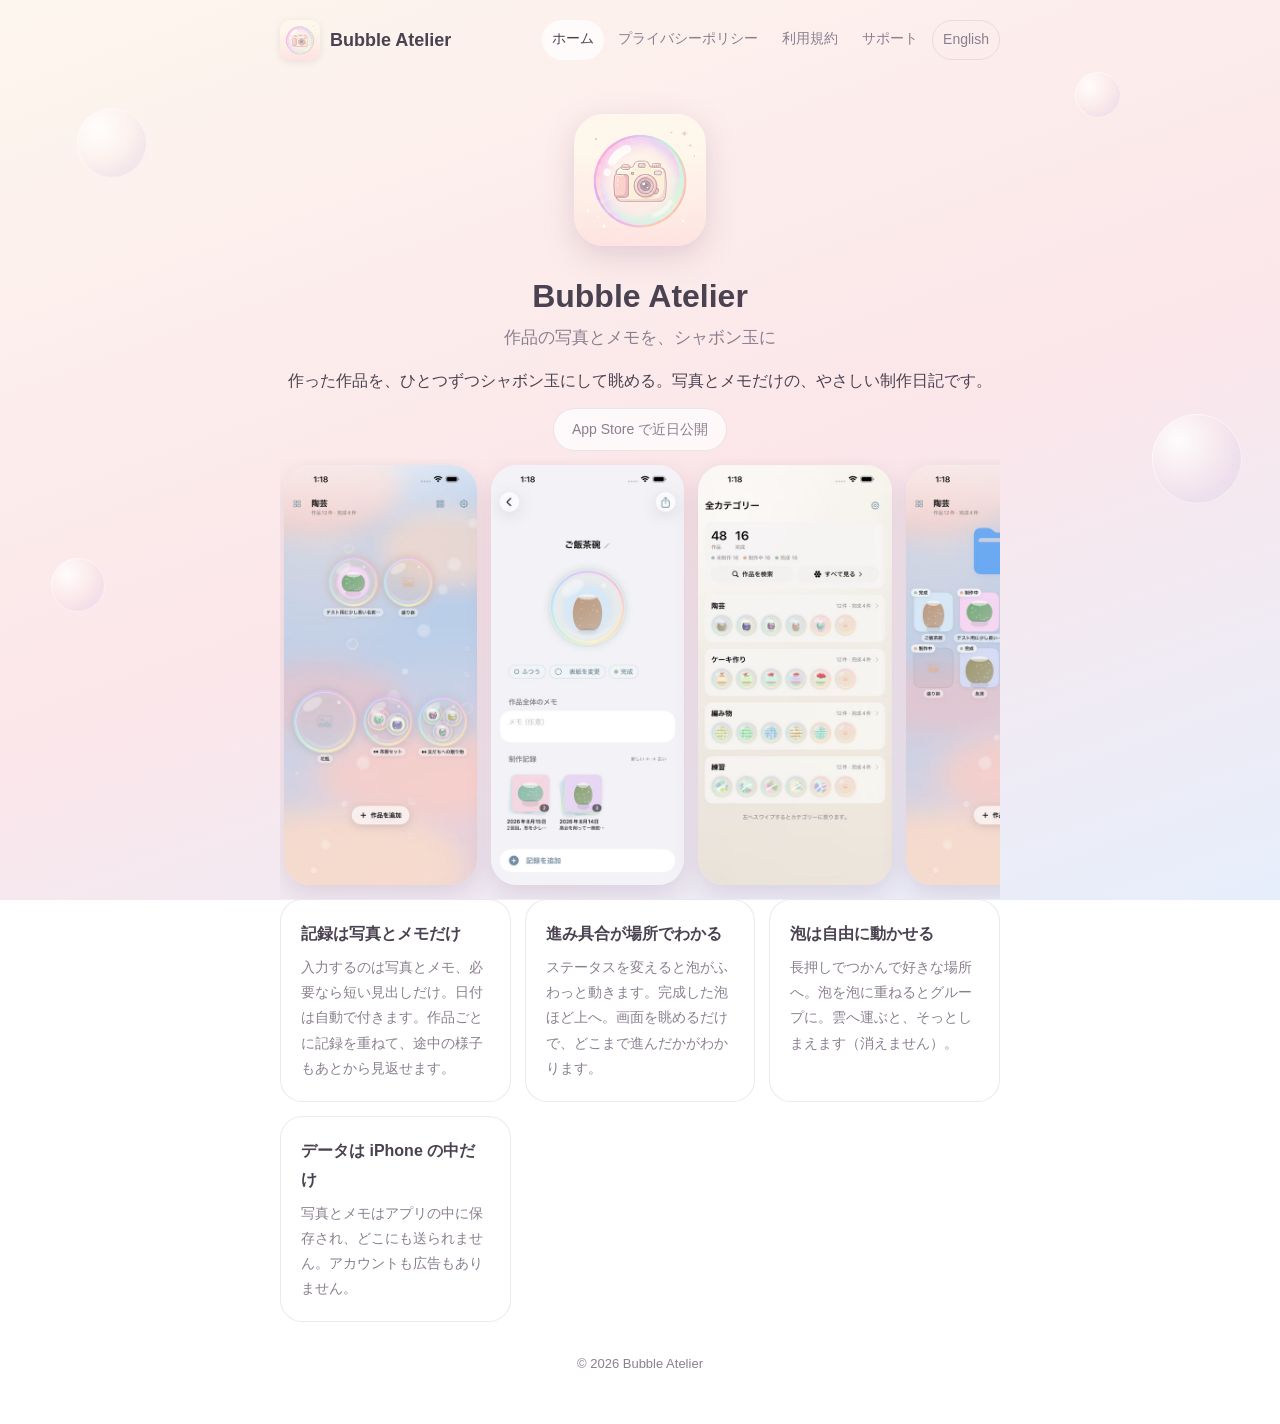
==== index.html @ 8e1a5006 "Bubble Atelier の紹介サイト（ホーム・プライバシーポリシー・利用規約・サポート、日英）" ====
<!doctype html>
<html lang="ja">
<head>
<meta charset="utf-8">
<meta name="viewport" content="width=device-width,initial-scale=1">
<title>Bubble Atelier</title>
<meta name="description" content="作った作品を、ひとつずつシャボン玉にして眺める。写真とメモだけの、やさしい制作日記です。">
<link rel="icon" href="assets/icon-64.png">
<link rel="apple-touch-icon" href="assets/icon-180.png">
<link rel="stylesheet" href="assets/style.css">
</head>
<body>
<div class="bubbles" aria-hidden="true"><i style="left:6%;top:12%;width:70px;height:70px;animation-delay:0s"></i><i style="left:84%;top:8%;width:46px;height:46px;animation-delay:1.5s"></i><i style="left:90%;top:46%;width:90px;height:90px;animation-delay:3s"></i><i style="left:4%;top:62%;width:54px;height:54px;animation-delay:2s"></i><i style="left:72%;top:80%;width:64px;height:64px;animation-delay:4.5s"></i><i style="left:40%;top:92%;width:40px;height:40px;animation-delay:1s"></i></div>
<div class="wrap">
<header>
<a class="brand" href="./"><img src="assets/icon-128.png" alt="">Bubble Atelier</a>
<nav><a href="./" aria-current="page">ホーム</a><a href="privacy.html">プライバシーポリシー</a><a href="terms.html">利用規約</a><a href="support.html">サポート</a><a class="lang" href="en/" hreflang="en">English</a></nav>
</header>
<main>
<section class="hero"><img src="assets/icon-256.png" alt="Bubble Atelier">
<h1>Bubble Atelier</h1><p class="tag">作品の写真とメモを、シャボン玉に</p><p>作った作品を、ひとつずつシャボン玉にして眺める。写真とメモだけの、やさしい制作日記です。</p><span class="pill">App Store で近日公開</span></section>
<section class="shots" aria-label="screenshots"><img src="assets/shot-1.jpg" alt="ホーム画面" loading="lazy"><img src="assets/shot-2.jpg" alt="作品の詳細" loading="lazy"><img src="assets/shot-3.jpg" alt="全カテゴリー" loading="lazy"><img src="assets/shot-4.jpg" alt="シンプルモード" loading="lazy"></section>
<section class="features"><div class="card"><h3>記録は写真とメモだけ</h3><p>入力するのは写真とメモ、必要なら短い見出しだけ。日付は自動で付きます。作品ごとに記録を重ねて、途中の様子もあとから見返せます。</p></div><div class="card"><h3>進み具合が場所でわかる</h3><p>ステータスを変えると泡がふわっと動きます。完成した泡ほど上へ。画面を眺めるだけで、どこまで進んだかがわかります。</p></div><div class="card"><h3>泡は自由に動かせる</h3><p>長押しでつかんで好きな場所へ。泡を泡に重ねるとグループに。雲へ運ぶと、そっとしまえます（消えません）。</p></div><div class="card"><h3>データは iPhone の中だけ</h3><p>写真とメモはアプリの中に保存され、どこにも送られません。アカウントも広告もありません。</p></div></section>
</main>
<footer>© 2026 Bubble Atelier</footer>
</div>
</body>
</html>
---- assets/style.css ----
:root{--ink:#4a4250;--muted:#8a7f8f;--card:rgba(255,255,255,.72);--line:rgba(120,100,130,.14);--accent:#b98aa6;
--bg1:#fdf6ee;--bg2:#fbe6ea;--bg3:#e6eefb}
@media (prefers-color-scheme:dark){:root{--ink:#efe8f2;--muted:#b7aebd;--card:rgba(40,34,48,.72);--line:rgba(255,255,255,.12);
--accent:#e0b3cd;--bg1:#211c28;--bg2:#2b2232;--bg3:#1d2433}}
*{box-sizing:border-box}html{-webkit-text-size-adjust:100%}
body{margin:0;min-height:100vh;color:var(--ink);font:16px/1.8 -apple-system,BlinkMacSystemFont,"Hiragino Sans","Hiragino Kaku Gothic ProN","Noto Sans JP","Segoe UI",sans-serif;
background:linear-gradient(160deg,var(--bg1),var(--bg2) 55%,var(--bg3));background-attachment:fixed;overflow-x:hidden}
.bubbles{position:fixed;inset:0;pointer-events:none;z-index:0}
.bubbles i{position:absolute;border-radius:50%;background:radial-gradient(circle at 30% 30%,rgba(255,255,255,.85),rgba(255,255,255,.05) 45%,rgba(210,180,230,.18) 70%,rgba(170,220,210,.25));
box-shadow:inset 0 0 0 1px rgba(255,255,255,.5);animation:float 9s ease-in-out infinite}
@keyframes float{50%{transform:translateY(-14px)}}
@media (prefers-reduced-motion:reduce){.bubbles i{animation:none}}
.wrap{position:relative;z-index:1;max-width:760px;margin:0 auto;padding:20px 20px 48px}
header{display:flex;align-items:center;gap:12px;flex-wrap:wrap;margin-bottom:28px}
header a.brand{display:flex;align-items:center;gap:10px;color:inherit;text-decoration:none;font-weight:700;font-size:18px}
header a.brand img{width:40px;height:40px;border-radius:10px;box-shadow:0 2px 8px rgba(0,0,0,.08)}
nav{margin-left:auto;display:flex;gap:4px;flex-wrap:wrap}
nav a{color:var(--muted);text-decoration:none;font-size:14px;padding:6px 10px;border-radius:999px}
nav a[aria-current]{color:var(--ink);background:var(--card)}
nav a.lang{border:1px solid var(--line)}
.card{background:var(--card);backdrop-filter:blur(14px);-webkit-backdrop-filter:blur(14px);border:1px solid var(--line);border-radius:22px;padding:26px 26px 20px;margin-bottom:18px}
h1{font-size:26px;line-height:1.4;margin:0 0 6px}h2{font-size:18px;margin:26px 0 6px}h2:first-of-type{margin-top:10px}
p{margin:0 0 12px}.muted{color:var(--muted);font-size:14px}
.hero{text-align:center;padding:26px 8px 8px}
.hero img{width:132px;height:132px;border-radius:30px;box-shadow:0 10px 30px rgba(150,110,140,.25)}
.hero h1{font-size:32px;margin:18px 0 4px}.hero .tag{font-size:17px;color:var(--muted);margin-bottom:14px}
.pill{display:inline-block;padding:8px 18px;border-radius:999px;background:var(--card);border:1px solid var(--line);font-size:14px;color:var(--muted)}
.shots{display:flex;gap:14px;overflow-x:auto;padding:6px 4px 14px;scroll-snap-type:x mandatory}
.shots img{height:420px;width:auto;border-radius:26px;scroll-snap-align:center;box-shadow:0 8px 24px rgba(120,90,120,.18);flex:0 0 auto}
.features{display:grid;grid-template-columns:repeat(auto-fit,minmax(220px,1fr));gap:14px}
.features .card{margin:0;padding:20px}.features h3{margin:0 0 6px;font-size:16px}.features p{font-size:14px;color:var(--muted);margin:0}
dl{margin:0}dt{font-weight:700;margin-top:16px}dd{margin:4px 0 0;color:var(--muted)}
a{color:var(--accent)}
footer{text-align:center;color:var(--muted);font-size:13px;margin-top:30px}
footer a{color:var(--muted);margin:0 8px}
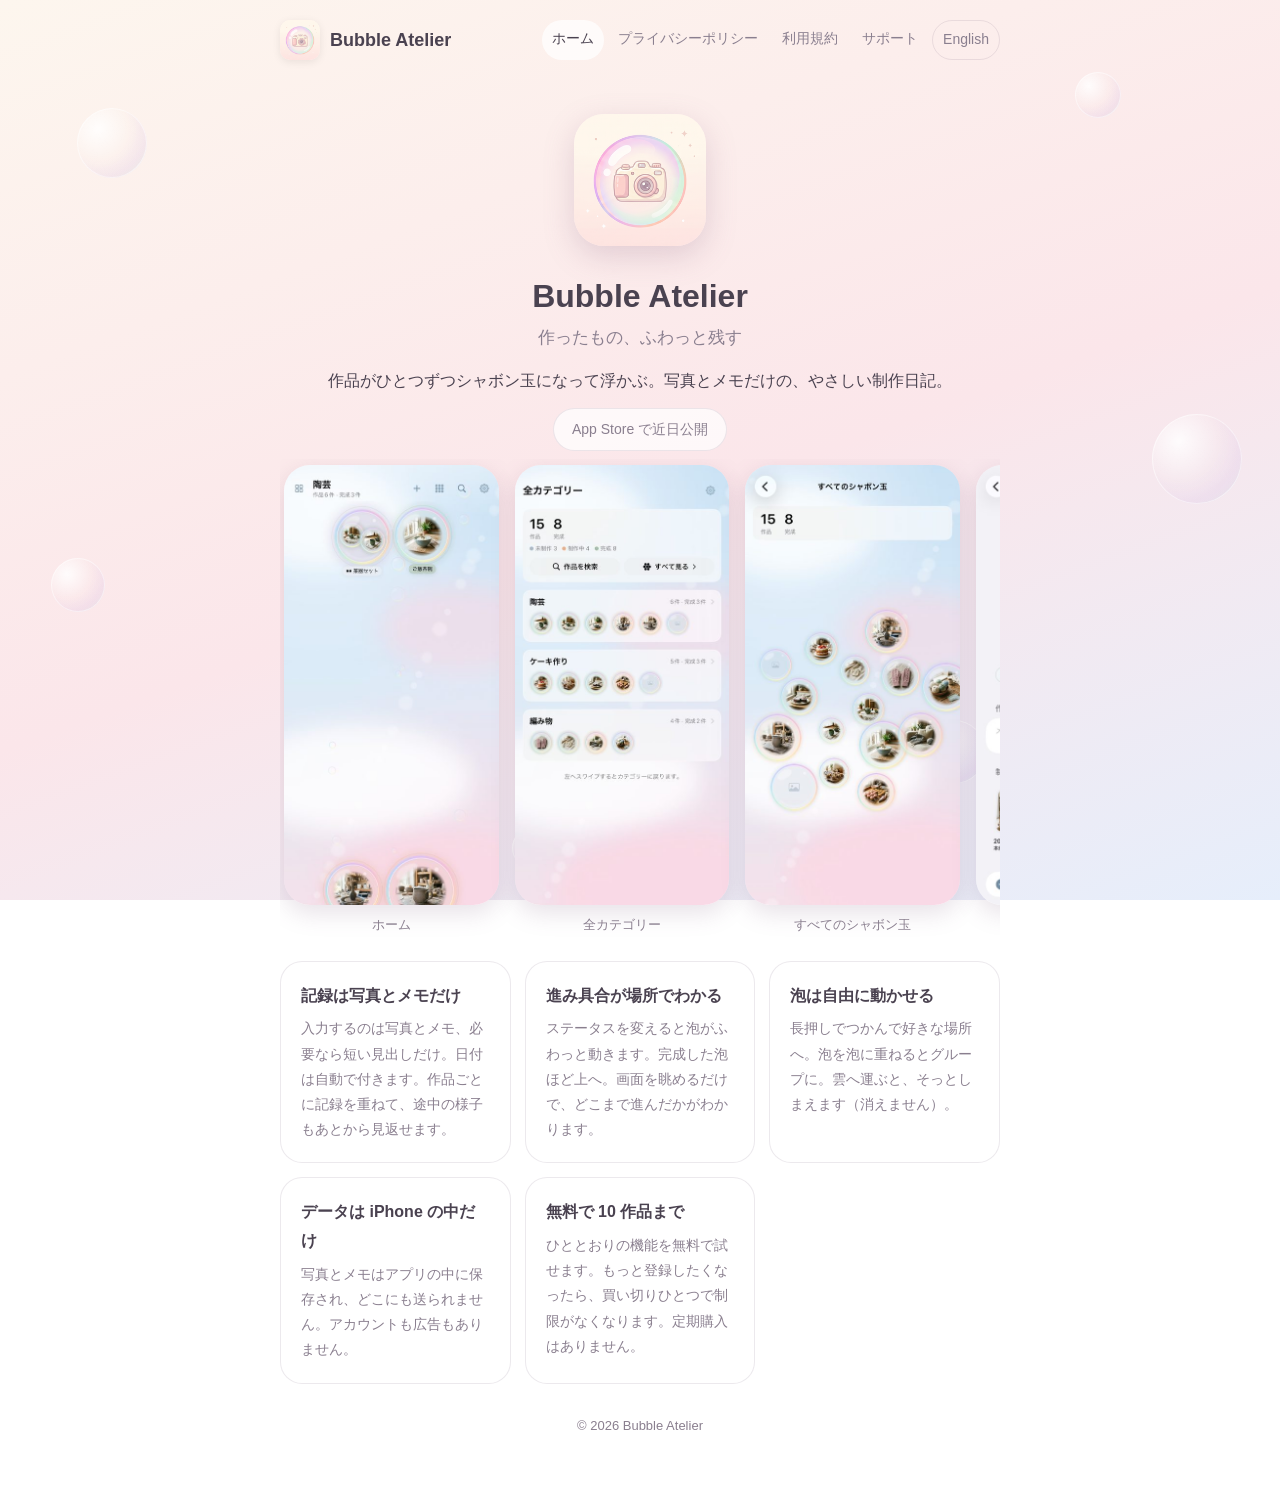
==== commit b5473a70: "紹介サイトを更新：キャッチコピー「作ったもの、ふわっと残す」、新しい画面写真 6 枚（横スクロール）、特長を 5 つに整理" ====
--- a/index.html
+++ b/index.html
@@ -4,7 +4,7 @@
 <meta charset="utf-8">
 <meta name="viewport" content="width=device-width,initial-scale=1">
 <title>Bubble Atelier</title>
-<meta name="description" content="作った作品を、ひとつずつシャボン玉にして眺める。写真とメモだけの、やさしい制作日記です。">
+<meta name="description" content="作品がひとつずつシャボン玉になって浮かぶ。写真とメモだけの、やさしい制作日記。">
 <link rel="icon" href="assets/icon-64.png">
 <link rel="apple-touch-icon" href="assets/icon-180.png">
 <link rel="stylesheet" href="assets/style.css">
@@ -18,9 +18,9 @@
 </header>
 <main>
 <section class="hero"><img src="assets/icon-256.png" alt="Bubble Atelier">
-<h1>Bubble Atelier</h1><p class="tag">作品の写真とメモを、シャボン玉に</p><p>作った作品を、ひとつずつシャボン玉にして眺める。写真とメモだけの、やさしい制作日記です。</p><span class="pill">App Store で近日公開</span></section>
-<section class="shots" aria-label="screenshots"><img src="assets/shot-1.jpg" alt="ホーム画面" loading="lazy"><img src="assets/shot-2.jpg" alt="作品の詳細" loading="lazy"><img src="assets/shot-3.jpg" alt="全カテゴリー" loading="lazy"><img src="assets/shot-4.jpg" alt="シンプルモード" loading="lazy"></section>
-<section class="features"><div class="card"><h3>記録は写真とメモだけ</h3><p>入力するのは写真とメモ、必要なら短い見出しだけ。日付は自動で付きます。作品ごとに記録を重ねて、途中の様子もあとから見返せます。</p></div><div class="card"><h3>進み具合が場所でわかる</h3><p>ステータスを変えると泡がふわっと動きます。完成した泡ほど上へ。画面を眺めるだけで、どこまで進んだかがわかります。</p></div><div class="card"><h3>泡は自由に動かせる</h3><p>長押しでつかんで好きな場所へ。泡を泡に重ねるとグループに。雲へ運ぶと、そっとしまえます（消えません）。</p></div><div class="card"><h3>データは iPhone の中だけ</h3><p>写真とメモはアプリの中に保存され、どこにも送られません。アカウントも広告もありません。</p></div></section>
+<h1>Bubble Atelier</h1><p class="tag">作ったもの、ふわっと残す</p><p>作品がひとつずつシャボン玉になって浮かぶ。写真とメモだけの、やさしい制作日記。</p><span class="pill">App Store で近日公開</span></section>
+<section class="shots" aria-label="screenshots"><figure><img src="assets/shot-1.jpg" alt="ホーム" loading="lazy"><figcaption>ホーム</figcaption></figure><figure><img src="assets/shot-2.jpg" alt="全カテゴリー" loading="lazy"><figcaption>全カテゴリー</figcaption></figure><figure><img src="assets/shot-3.jpg" alt="すべてのシャボン玉" loading="lazy"><figcaption>すべてのシャボン玉</figcaption></figure><figure><img src="assets/shot-4.jpg" alt="作品の詳細" loading="lazy"><figcaption>作品の詳細</figcaption></figure><figure><img src="assets/shot-5.jpg" alt="記録を確認" loading="lazy"><figcaption>記録を確認</figcaption></figure><figure><img src="assets/shot-6.jpg" alt="自分の写真を壁紙に" loading="lazy"><figcaption>自分の写真を壁紙に</figcaption></figure></section>
+<section class="features"><div class="card"><h3>記録は写真とメモだけ</h3><p>入力するのは写真とメモ、必要なら短い見出しだけ。日付は自動で付きます。作品ごとに記録を重ねて、途中の様子もあとから見返せます。</p></div><div class="card"><h3>進み具合が場所でわかる</h3><p>ステータスを変えると泡がふわっと動きます。完成した泡ほど上へ。画面を眺めるだけで、どこまで進んだかがわかります。</p></div><div class="card"><h3>泡は自由に動かせる</h3><p>長押しでつかんで好きな場所へ。泡を泡に重ねるとグループに。雲へ運ぶと、そっとしまえます（消えません）。</p></div><div class="card"><h3>データは iPhone の中だけ</h3><p>写真とメモはアプリの中に保存され、どこにも送られません。アカウントも広告もありません。</p></div><div class="card"><h3>無料で 10 作品まで</h3><p>ひととおりの機能を無料で試せます。もっと登録したくなったら、買い切りひとつで制限がなくなります。定期購入はありません。</p></div></section>
 </main>
 <footer>© 2026 Bubble Atelier</footer>
 </div>
--- a/assets/style.css
+++ b/assets/style.css
@@ -27,7 +27,11 @@
 .pill{display:inline-block;padding:8px 18px;border-radius:999px;background:var(--card);border:1px solid var(--line);font-size:14px;color:var(--muted)}
 .shots{display:flex;gap:14px;overflow-x:auto;padding:6px 4px 14px;scroll-snap-type:x mandatory}
 .shots img{height:420px;width:auto;border-radius:26px;scroll-snap-align:center;box-shadow:0 8px 24px rgba(120,90,120,.18);flex:0 0 auto}
-.features{display:grid;grid-template-columns:repeat(auto-fit,minmax(220px,1fr));gap:14px}
+.shots{display:flex;gap:16px;overflow-x:auto;padding:6px 4px 16px;scroll-snap-type:x mandatory;-webkit-overflow-scrolling:touch}
+.shots figure{margin:0;flex:0 0 auto;scroll-snap-align:center;text-align:center}
+.shots img{height:440px;width:auto;display:block;border-radius:26px;box-shadow:0 8px 24px rgba(120,90,120,.18)}
+.shots figcaption{font-size:13px;color:var(--muted);margin-top:8px}
+.features{display:grid;grid-template-columns:repeat(auto-fit,minmax(220px,1fr));gap:14px;margin-top:8px}
 .features .card{margin:0;padding:20px}.features h3{margin:0 0 6px;font-size:16px}.features p{font-size:14px;color:var(--muted);margin:0}
 dl{margin:0}dt{font-weight:700;margin-top:16px}dd{margin:4px 0 0;color:var(--muted)}
 a{color:var(--accent)}
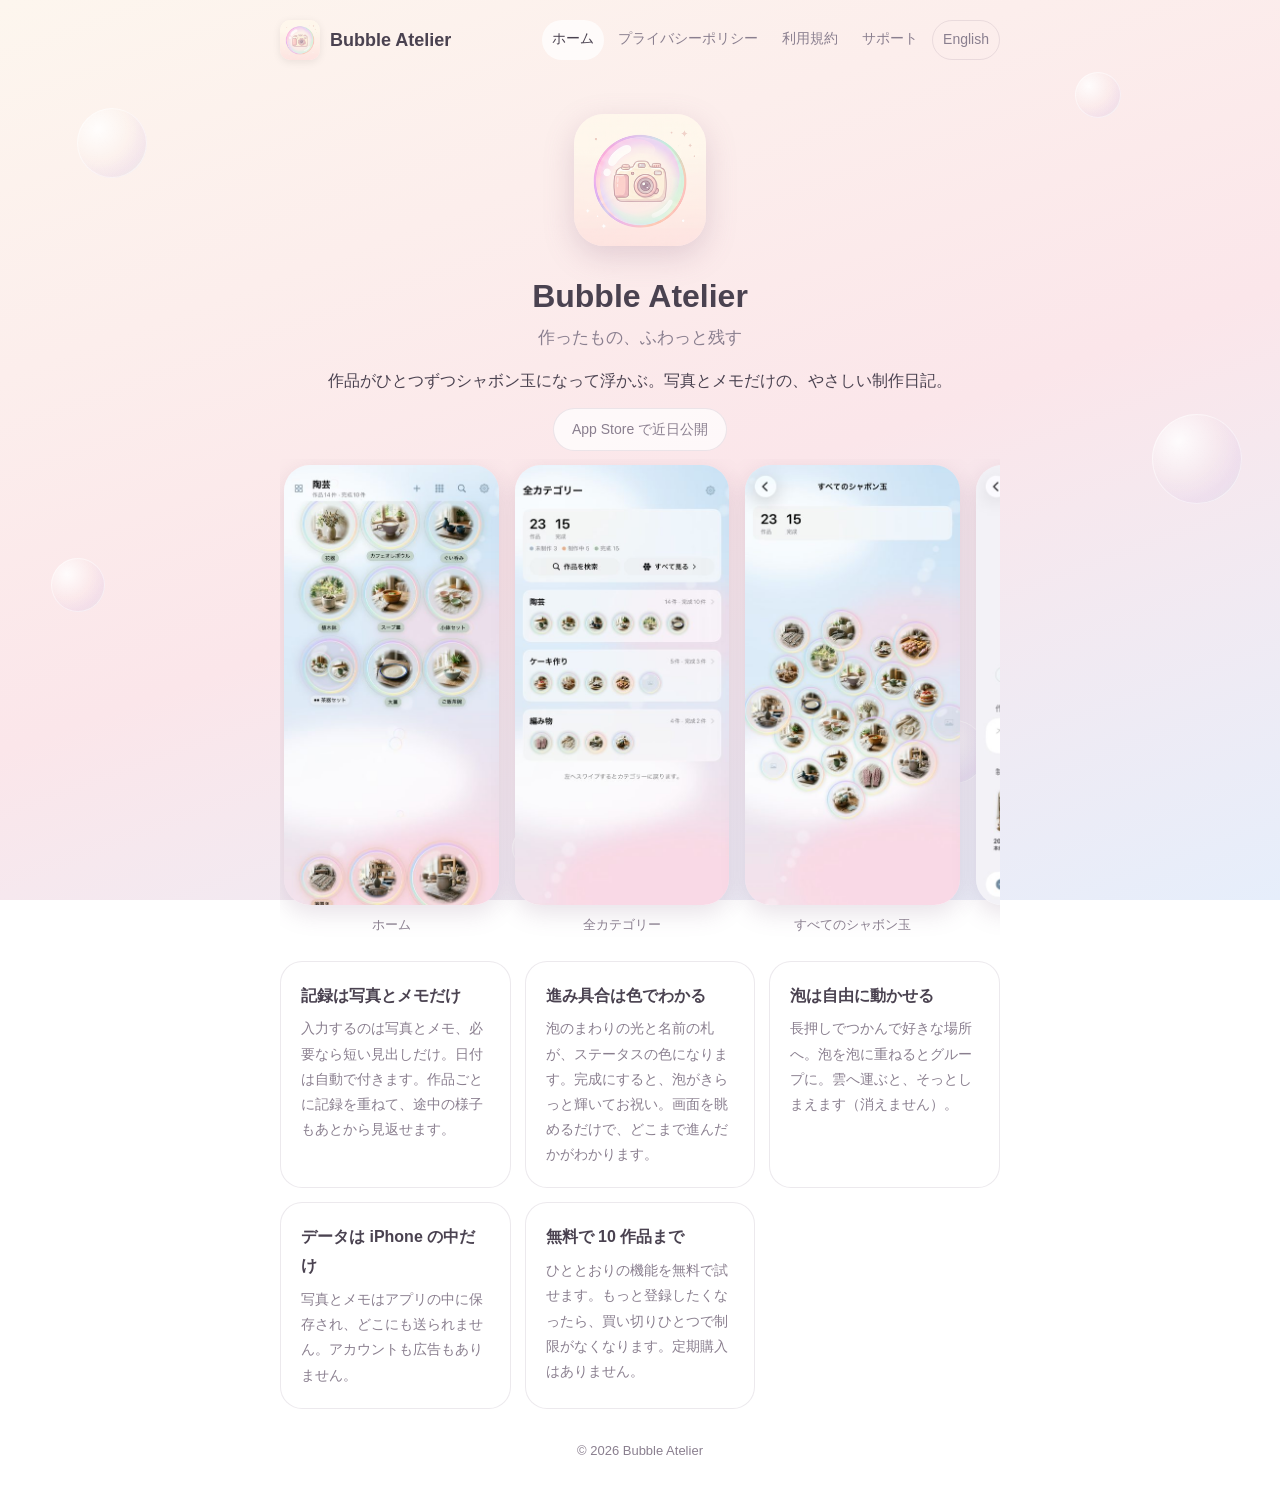
==== commit 4fb73890: "特長の説明を更新：進み具合は色でわかる" ====
--- a/index.html
+++ b/index.html
@@ -20,7 +20,7 @@
 <section class="hero"><img src="assets/icon-256.png" alt="Bubble Atelier">
 <h1>Bubble Atelier</h1><p class="tag">作ったもの、ふわっと残す</p><p>作品がひとつずつシャボン玉になって浮かぶ。写真とメモだけの、やさしい制作日記。</p><span class="pill">App Store で近日公開</span></section>
 <section class="shots" aria-label="screenshots"><figure><img src="assets/shot-1.jpg" alt="ホーム" loading="lazy"><figcaption>ホーム</figcaption></figure><figure><img src="assets/shot-2.jpg" alt="全カテゴリー" loading="lazy"><figcaption>全カテゴリー</figcaption></figure><figure><img src="assets/shot-3.jpg" alt="すべてのシャボン玉" loading="lazy"><figcaption>すべてのシャボン玉</figcaption></figure><figure><img src="assets/shot-4.jpg" alt="作品の詳細" loading="lazy"><figcaption>作品の詳細</figcaption></figure><figure><img src="assets/shot-5.jpg" alt="記録を確認" loading="lazy"><figcaption>記録を確認</figcaption></figure><figure><img src="assets/shot-6.jpg" alt="自分の写真を壁紙に" loading="lazy"><figcaption>自分の写真を壁紙に</figcaption></figure></section>
-<section class="features"><div class="card"><h3>記録は写真とメモだけ</h3><p>入力するのは写真とメモ、必要なら短い見出しだけ。日付は自動で付きます。作品ごとに記録を重ねて、途中の様子もあとから見返せます。</p></div><div class="card"><h3>進み具合が場所でわかる</h3><p>ステータスを変えると泡がふわっと動きます。完成した泡ほど上へ。画面を眺めるだけで、どこまで進んだかがわかります。</p></div><div class="card"><h3>泡は自由に動かせる</h3><p>長押しでつかんで好きな場所へ。泡を泡に重ねるとグループに。雲へ運ぶと、そっとしまえます（消えません）。</p></div><div class="card"><h3>データは iPhone の中だけ</h3><p>写真とメモはアプリの中に保存され、どこにも送られません。アカウントも広告もありません。</p></div><div class="card"><h3>無料で 10 作品まで</h3><p>ひととおりの機能を無料で試せます。もっと登録したくなったら、買い切りひとつで制限がなくなります。定期購入はありません。</p></div></section>
+<section class="features"><div class="card"><h3>記録は写真とメモだけ</h3><p>入力するのは写真とメモ、必要なら短い見出しだけ。日付は自動で付きます。作品ごとに記録を重ねて、途中の様子もあとから見返せます。</p></div><div class="card"><h3>進み具合は色でわかる</h3><p>泡のまわりの光と名前の札が、ステータスの色になります。完成にすると、泡がきらっと輝いてお祝い。画面を眺めるだけで、どこまで進んだかがわかります。</p></div><div class="card"><h3>泡は自由に動かせる</h3><p>長押しでつかんで好きな場所へ。泡を泡に重ねるとグループに。雲へ運ぶと、そっとしまえます（消えません）。</p></div><div class="card"><h3>データは iPhone の中だけ</h3><p>写真とメモはアプリの中に保存され、どこにも送られません。アカウントも広告もありません。</p></div><div class="card"><h3>無料で 10 作品まで</h3><p>ひととおりの機能を無料で試せます。もっと登録したくなったら、買い切りひとつで制限がなくなります。定期購入はありません。</p></div></section>
 </main>
 <footer>© 2026 Bubble Atelier</footer>
 </div>
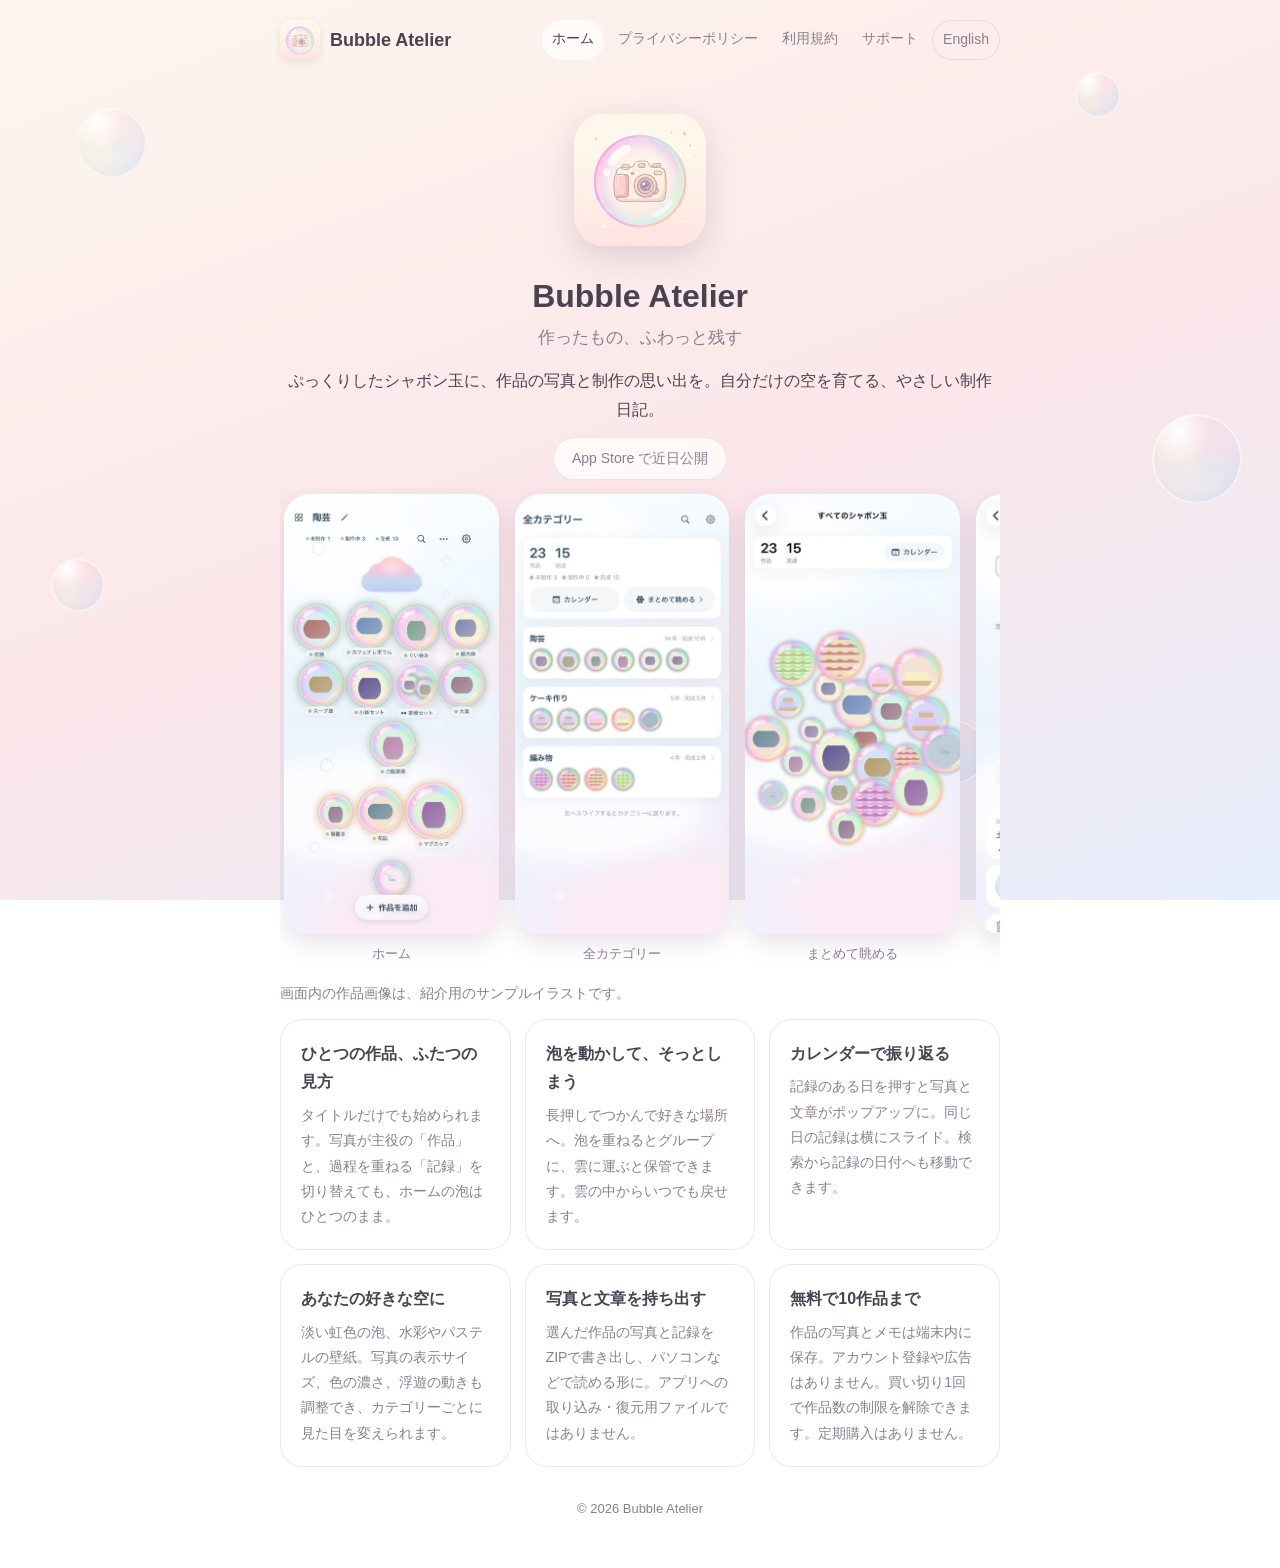
==== commit b250b1ad: "Update current app features, export guidance, and screenshots" ====
--- a/index.html
+++ b/index.html
@@ -4,7 +4,7 @@
 <meta charset="utf-8">
 <meta name="viewport" content="width=device-width,initial-scale=1">
 <title>Bubble Atelier</title>
-<meta name="description" content="作品がひとつずつシャボン玉になって浮かぶ。写真とメモだけの、やさしい制作日記。">
+<meta name="description" content="ぷっくりしたシャボン玉に、作品の写真と制作の思い出を。自分だけの空を育てる、やさしい制作日記。">
 <link rel="icon" href="assets/icon-64.png">
 <link rel="apple-touch-icon" href="assets/icon-180.png">
 <link rel="stylesheet" href="assets/style.css">
@@ -18,9 +18,10 @@
 </header>
 <main>
 <section class="hero"><img src="assets/icon-256.png" alt="Bubble Atelier">
-<h1>Bubble Atelier</h1><p class="tag">作ったもの、ふわっと残す</p><p>作品がひとつずつシャボン玉になって浮かぶ。写真とメモだけの、やさしい制作日記。</p><span class="pill">App Store で近日公開</span></section>
-<section class="shots" aria-label="screenshots"><figure><img src="assets/shot-1.jpg" alt="ホーム" loading="lazy"><figcaption>ホーム</figcaption></figure><figure><img src="assets/shot-2.jpg" alt="全カテゴリー" loading="lazy"><figcaption>全カテゴリー</figcaption></figure><figure><img src="assets/shot-3.jpg" alt="すべてのシャボン玉" loading="lazy"><figcaption>すべてのシャボン玉</figcaption></figure><figure><img src="assets/shot-4.jpg" alt="作品の詳細" loading="lazy"><figcaption>作品の詳細</figcaption></figure><figure><img src="assets/shot-5.jpg" alt="記録を確認" loading="lazy"><figcaption>記録を確認</figcaption></figure><figure><img src="assets/shot-6.jpg" alt="自分の写真を壁紙に" loading="lazy"><figcaption>自分の写真を壁紙に</figcaption></figure></section>
-<section class="features"><div class="card"><h3>記録は写真とメモだけ</h3><p>入力するのは写真とメモ、必要なら短い見出しだけ。日付は自動で付きます。作品ごとに記録を重ねて、途中の様子もあとから見返せます。</p></div><div class="card"><h3>進み具合は色でわかる</h3><p>泡のまわりの光と名前の札が、ステータスの色になります。完成にすると、泡がきらっと輝いてお祝い。画面を眺めるだけで、どこまで進んだかがわかります。</p></div><div class="card"><h3>泡は自由に動かせる</h3><p>長押しでつかんで好きな場所へ。泡を泡に重ねるとグループに。雲へ運ぶと、そっとしまえます（消えません）。</p></div><div class="card"><h3>データは iPhone の中だけ</h3><p>写真とメモはアプリの中に保存され、どこにも送られません。アカウントも広告もありません。</p></div><div class="card"><h3>無料で 10 作品まで</h3><p>ひととおりの機能を無料で試せます。もっと登録したくなったら、買い切りひとつで制限がなくなります。定期購入はありません。</p></div></section>
+<h1>Bubble Atelier</h1><p class="tag">作ったもの、ふわっと残す</p><p>ぷっくりしたシャボン玉に、作品の写真と制作の思い出を。自分だけの空を育てる、やさしい制作日記。</p><span class="pill">App Store で近日公開</span></section>
+<section class="shots" aria-label="screenshots"><figure><img src="assets/shot-1.jpg" alt="ホーム" loading="lazy"><figcaption>ホーム</figcaption></figure><figure><img src="assets/shot-2.jpg" alt="全カテゴリー" loading="lazy"><figcaption>全カテゴリー</figcaption></figure><figure><img src="assets/shot-3.jpg" alt="まとめて眺める" loading="lazy"><figcaption>まとめて眺める</figcaption></figure><figure><img src="assets/shot-4.jpg" alt="作品を主役に" loading="lazy"><figcaption>作品を主役に</figcaption></figure><figure><img src="assets/shot-5.jpg" alt="制作記録を重ねる" loading="lazy"><figcaption>制作記録を重ねる</figcaption></figure><figure><img src="assets/shot-6.jpg" alt="カレンダー" loading="lazy"><figcaption>カレンダー</figcaption></figure></section>
+<p class="muted">画面内の作品画像は、紹介用のサンプルイラストです。</p>
+<section class="features"><div class="card"><h3>ひとつの作品、ふたつの見方</h3><p>タイトルだけでも始められます。写真が主役の「作品」と、過程を重ねる「記録」を切り替えても、ホームの泡はひとつのまま。</p></div><div class="card"><h3>泡を動かして、そっとしまう</h3><p>長押しでつかんで好きな場所へ。泡を重ねるとグループに、雲に運ぶと保管できます。雲の中からいつでも戻せます。</p></div><div class="card"><h3>カレンダーで振り返る</h3><p>記録のある日を押すと写真と文章がポップアップに。同じ日の記録は横にスライド。検索から記録の日付へも移動できます。</p></div><div class="card"><h3>あなたの好きな空に</h3><p>淡い虹色の泡、水彩やパステルの壁紙。写真の表示サイズ、色の濃さ、浮遊の動きも調整でき、カテゴリーごとに見た目を変えられます。</p></div><div class="card"><h3>写真と文章を持ち出す</h3><p>選んだ作品の写真と記録をZIPで書き出し、パソコンなどで読める形に。アプリへの取り込み・復元用ファイルではありません。</p></div><div class="card"><h3>無料で10作品まで</h3><p>作品の写真とメモは端末内に保存。アカウント登録や広告はありません。買い切り1回で作品数の制限を解除できます。定期購入はありません。</p></div></section>
 </main>
 <footer>© 2026 Bubble Atelier</footer>
 </div>
--- a/assets/style.css
+++ b/assets/style.css
@@ -6,8 +6,8 @@
 body{margin:0;min-height:100vh;color:var(--ink);font:16px/1.8 -apple-system,BlinkMacSystemFont,"Hiragino Sans","Hiragino Kaku Gothic ProN","Noto Sans JP","Segoe UI",sans-serif;
 background:linear-gradient(160deg,var(--bg1),var(--bg2) 55%,var(--bg3));background-attachment:fixed;overflow-x:hidden}
 .bubbles{position:fixed;inset:0;pointer-events:none;z-index:0}
-.bubbles i{position:absolute;border-radius:50%;background:radial-gradient(circle at 30% 30%,rgba(255,255,255,.85),rgba(255,255,255,.05) 45%,rgba(210,180,230,.18) 70%,rgba(170,220,210,.25));
-box-shadow:inset 0 0 0 1px rgba(255,255,255,.5);animation:float 9s ease-in-out infinite}
+.bubbles i{position:absolute;border-radius:50%;background:radial-gradient(ellipse at 30% 20%,rgba(255,255,255,.95),transparent 35%),conic-gradient(from 30deg,rgba(249,196,217,.18),rgba(181,220,250,.22),rgba(206,244,223,.18),rgba(248,223,182,.16),rgba(249,196,217,.18));
+box-shadow:inset 0 0 0 2px rgba(255,255,255,.6),inset -4px -6px 12px rgba(182,158,210,.12);animation:float 9s ease-in-out infinite}
 @keyframes float{50%{transform:translateY(-14px)}}
 @media (prefers-reduced-motion:reduce){.bubbles i{animation:none}}
 .wrap{position:relative;z-index:1;max-width:760px;margin:0 auto;padding:20px 20px 48px}
